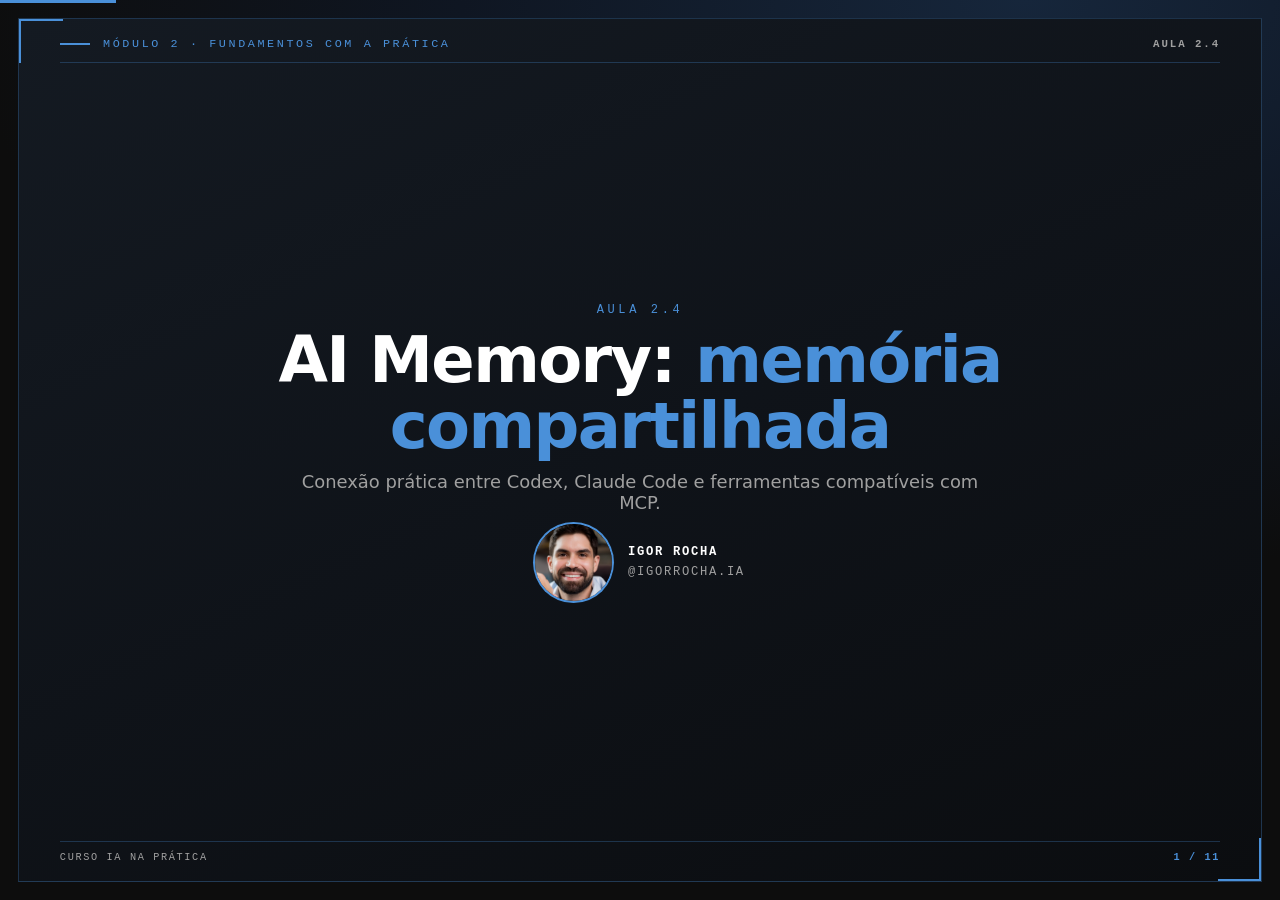
==== aula/index.html @ 5b8cc654 "Publica apresentacao da aula 2.4 em URL direta" ====
<!DOCTYPE html>

<html lang="pt-BR">
<head>
<meta charset="utf-8"/>
<meta content="width=device-width,initial-scale=1" name="viewport"/>
<title>Aula 2.4 AI Memory compartilhada</title>
<link href="deck.css" rel="stylesheet"/>
<style>
:root{--disp:"Segoe UI",system-ui,sans-serif;--sans:"Segoe UI",system-ui,sans-serif;--mono:Consolas,"Courier New",monospace;--purple:#4A90D9}
.arvore{width:100%;margin:.5rem 0;padding:1rem 1.2rem;border:1px solid var(--rule-soft);border-radius:6px;background:#101820;color:var(--fg);font:clamp(1rem,1.35vw,1.35rem)/1.45 var(--mono);white-space:pre-wrap;overflow-wrap:anywhere}
.arvore .mut{color:var(--mut)}
.flow{display:block;flex:1;min-height:0;width:100%;border:1px solid var(--rule);border-radius:6px;background:#060912}
.slide .body{gap:clamp(.7rem,1.3vh,1.1rem)}
.btns .btn{overflow-wrap:anywhere}
</style>
</head>
<body data-aula="Aula 2.4 AI Memory">
<div id="margin"></div><div class="progress" id="progress"></div><div class="deck">
<section class="slide cover" data-t="AI Memory compartilhada"><div class="sheet"><div class="hdr"><span class="eyebrow">Módulo 2 · Fundamentos com a prática</span><span class="wm-min">Aula 2.4</span></div><div class="body"><p class="kicker">Aula 2.4</p><h1>AI Memory: <span class="bl">memória compartilhada</span></h1><p class="sub">Conexão prática entre Codex, Claude Code e ferramentas compatíveis com MCP.</p><div class="assina"><img alt="" src="img/igor.jpg"/><span><b>Igor Rocha</b><br/>@igorrocha.ia</span></div></div><div class="stamp"><span>Curso IA na Prática</span><span class="num"></span></div></div></section>
<section class="slide" data-t="Sessões e contextos"><div class="sheet"><div class="hdr"><span class="eyebrow">Continuidade</span><span class="wm-min">Aula 2.4</span></div><div class="body"><h2>Sessões diferentes.<br/><span class="bl">Contexto recuperável.</span></h2><div class="cards c2"><div class="card"><p class="k">Cada conversa</p><h3>Um contexto próprio</h3><p>A sessão termina; decisões continuam necessárias.</p></div><div class="card"><p class="k">Memória compartilhada</p><h3>Registros entre sessões</h3><p>Outra ferramenta autorizada recupera o que foi registrado.</p></div></div><p class="lead">O registro permanece disponível fora da conversa.</p></div><div class="stamp"><span>Curso IA na Prática</span><span class="num"></span></div></div></section>
<section class="slide" data-t="Origem: Fabio Akita"><div class="sheet"><div class="hdr"><span class="eyebrow">Projeto aberto</span><span class="wm-min">Aula 2.4</span></div><div class="body"><h2>AI Memory, <span class="bl">de Fabio Akita</span></h2><div class="card"><p class="k">Código aberto (open source)</p><h3>Projeto original no GitHub</h3><p>Base da memória compartilhada usada nesta aula.</p></div><div class="btns"><a class="btn" href="https://github.com/akitaonrails/ai-memory/tree/v3.2.0">AI Memory no GitHub · v3.2.0</a></div></div><div class="stamp"><span>Curso IA na Prática</span><span class="num"></span></div></div></section>
<section class="slide" data-t="MCP conecta clientes e servidor"><div class="sheet"><div class="hdr"><span class="eyebrow">Conexão</span><span class="wm-min">Aula 2.4</span></div><div class="body"><h2>MCP: <span class="bl">padrão de conexão</span></h2><iframe class="flow" loading="lazy" src="../diagramas/fluxo-mcp.html" title="Clientes conectados ao servidor por MCP"></iframe></div><div class="stamp"><span>Curso IA na Prática</span><span class="num"></span></div></div></section>
<section class="slide" data-t="PC ou VPS; uso pessoal e equipe"><div class="sheet"><div class="hdr"><span class="eyebrow">Disponibilidade</span><span class="wm-min">Aula 2.4</span></div><div class="body"><h2>PC sempre ligado ou <span class="bl">servidor virtual (VPS)</span></h2><div class="cards c2"><div class="card"><p class="k">Computador</p><h3>Serviço e rede disponíveis</h3><p>O acesso depende de o PC ou a VM permanecer ligado.</p></div><div class="card"><p class="k">VPS</p><h3>Serviço remoto disponível</h3><p>Acesso autenticado e transporte protegido.</p></div></div><p class="lead">Uso pessoal ou equipe: instância e acesso autorizados.<br/>O nome do projeto organiza a memória; não concede acesso sozinho.</p></div><div class="stamp"><span>Curso IA na Prática</span><span class="num"></span></div></div></section>
<section class="slide" data-t="Instruções de consulta e gravação"><div class="sheet"><div class="hdr"><span class="eyebrow">Regras de uso</span><span class="wm-min">Aula 2.4</span></div><div class="body"><h2>AGENTS.md e CLAUDE.md <span class="bl">orientam o uso</span></h2><div class="cards c2"><div class="card"><p class="k">Consultar</p><h3>Recuperar contexto relevante</h3><p>Ao iniciar trabalho e antes de decisões que dependam do histórico.</p></div><div class="card"><p class="k">Registrar</p><h3>Preservar conhecimento útil</h3><p>Decisões e procedimentos com fonte, data e páginas relacionadas.</p></div></div><p class="lead">Conexão MCP e captura por hooks (ganchos de eventos) exigem configuração própria.</p></div><div class="stamp"><span>Curso IA na Prática</span><span class="num"></span></div></div></section>
<section class="slide" data-t="Wiki: páginas relacionadas"><div class="sheet"><div class="hdr"><span class="eyebrow">Organização</span><span class="wm-min">Aula 2.4</span></div><div class="body"><h2>Decisões, procedimentos e <span class="bl">referências</span></h2><pre class="arvore">wiki/
├── inicio.md
├── decisoes/
├── procedimentos/
└── referencias/</pre><p class="lead">Páginas ligadas entre si, com fonte e data.<br/>Markdown é a base canônica; SQLite mantém o índice derivado.</p></div><div class="stamp"><span>Curso IA na Prática</span><span class="num"></span></div></div></section>
<section class="slide" data-t="Arquitetura original do Akita"><div class="sheet"><div class="hdr"><span class="eyebrow">AI Memory · v3.2.0</span><span class="wm-min">Aula 2.4</span></div><div class="body"><h2>A arquitetura <span class="bl">do projeto original</span></h2><iframe class="flow" loading="lazy" src="../diagramas/arquitetura-original.html" title="Mapa do AI Memory original, v3.2.0"></iframe><div class="btns"><a class="btn alt nova" href="https://github.com/AIgorrocha/ai-memory-integracao/blob/main/mapas/original/.ua/knowledge-graph.json">Mapa de arquitetura · dados</a></div></div><div class="stamp"><span>Curso IA na Prática</span><span class="num"></span></div></div></section>
<section class="slide" data-t="Nossa camada de adaptação"><div class="sheet"><div class="hdr"><span class="eyebrow">Integração e operação</span><span class="wm-min">Aula 2.4</span></div><div class="body"><h2>A camada de adaptação <span class="bl">sobre o original</span></h2><iframe class="flow" loading="lazy" src="../diagramas/nossa-camada.html" title="Regras, integração e operação sobre AI Memory"></iframe><div class="btns"><a class="btn alt nova" href="https://github.com/AIgorrocha/ai-memory-integracao/blob/main/mapas/integracao/.ua/knowledge-graph.json">Mapa de arquitetura · dados</a></div></div><div class="stamp"><span>Curso IA na Prática</span><span class="num"></span></div></div></section>
<section class="slide" data-t="Instalação global pelo repositório"><div class="sheet"><div class="hdr"><span class="eyebrow">Instalação prática</span><span class="wm-min">Aula 2.4</span></div><div class="body"><h2>GitHub e kit revisado.<br/><span class="bl">Instalação pelo agente.</span></h2><div class="comando">Leia o AI Memory v3.2.0 e o kit da aula. Prepare a instalação global para meu usuário, conectando Codex e Claude Code à mesma base. Preserve as configurações e apresente o plano antes de aplicar.</div><div class="btns"><a class="btn" href="https://github.com/AIgorrocha/ai-memory-integracao">Kit AI Memory no GitHub</a><a class="btn alt" href="https://github.com/akitaonrails/ai-memory/tree/v3.2.0">Original Akita · v3.2.0</a><a class="btn alt nova" href="https://github.com/AIgorrocha/ai-memory-integracao/blob/main/README.md">README do kit local</a></div></div><div class="stamp"><span>Curso IA na Prática</span><span class="num"></span></div></div></section>
<section class="slide" data-t="Conferência prática"><div class="sheet"><div class="hdr"><span class="eyebrow">Conexão global</span><span class="wm-min">Aula 2.4</span></div><div class="body"><h2>Conectar, consultar e <span class="bl">conferir</span></h2><ol class="rail"><li><i>01</i><span><b>Status</b> do serviço e conexão nos dois clientes.</span></li><li><i>02</i><span><b>Registrar e recuperar</b> a mesma página autorizada.</span></li><li><i>03</i><span><b>Reiniciar e consultar</b> para conferir persistência.</span></li></ol><p class="lead">Instalação global no usuário; escopo explícito em cada projeto.</p></div><div class="stamp"><span>Curso IA na Prática</span><span class="num"></span></div></div></section>
</div><script src="deck.js"></script></body></html>
---- aula/deck.css ----
/* Deck do curso IA na Prática. Mesmo chassi do deck UGERF INOVA 2026 (prancha com moldura,
   cabeçalho, carimbo no rodapé), na identidade @igorrocha.ia (clients/igorrocha-ia/design-system.md).
   Cada aula: telas/aula-N-N/aula.html usa este arquivo e deck.js. */
:root{
  --bg:#0D0D0D;--surface:#1A1A1A;--fg:#FFFFFF;--mut:#A0A0A0;
  --blue:#4A90D9;--purple:#7C3AED;--green:#10B981;--red:#EF4444;
  --rule:rgba(74,144,217,.28);--rule-soft:rgba(255,255,255,.10);
  --disp:"Space Grotesk","Segoe UI",system-ui,sans-serif;
  --sans:"Inter","Segoe UI",system-ui,sans-serif;
  --mono:"JetBrains Mono",ui-monospace,Consolas,monospace;
  --gutter:clamp(.7rem,1.4vw,1.4rem);
  --pad-x:clamp(1.5rem,3.2vw,3.4rem);
  --pad-y:clamp(1rem,2vh,1.8rem);
  color-scheme:dark;
}
*{margin:0;padding:0;box-sizing:border-box}
html,body{height:100%;overflow:hidden;background:var(--bg)}
body{font-family:var(--sans);color:var(--fg);-webkit-font-smoothing:antialiased}
img{display:block;max-width:100%}
a{color:inherit}

#margin{position:fixed;inset:0;background:radial-gradient(110% 85% at 80% 0%,#16263b 0%,#0f1622 40%,#0D0D0D 75%)}
.deck{position:fixed;inset:0;z-index:2}
.slide{position:absolute;inset:0;padding:var(--gutter);opacity:0;visibility:hidden;
  transform:translateX(24px);transition:opacity .32s ease,transform .32s ease,visibility .32s}
.slide.active{opacity:1;visibility:visible;transform:none;z-index:3}
.slide.prev{transform:translateX(-24px)}
@media (prefers-reduced-motion:reduce){.slide{transition:opacity .15s;transform:none!important}}

.sheet{position:relative;height:100%;display:flex;flex-direction:column;overflow:hidden;
  padding:var(--pad-y) var(--pad-x);border:1px solid var(--rule);
  background:linear-gradient(155deg,#141a22 0%,#0f1319 50%,#0b0d10 100%)}
.sheet::before,.sheet::after{content:"";position:absolute;width:2.6rem;height:2.6rem;pointer-events:none}
.sheet::before{left:-1px;top:-1px;border-left:3px solid var(--blue);border-top:3px solid var(--blue)}
.sheet::after{right:-1px;bottom:-1px;border-right:3px solid var(--purple);border-bottom:3px solid var(--purple)}

.hdr{flex:none;display:flex;align-items:center;justify-content:space-between;gap:1.5rem;
  padding-bottom:.7rem;border-bottom:1px solid var(--rule)}
.eyebrow{font-family:var(--mono);font-weight:500;font-size:clamp(.68rem,.92vw,.9rem);letter-spacing:.22em;
  text-transform:uppercase;color:var(--blue);display:flex;align-items:center;gap:.8rem}
.eyebrow::before{content:"";width:1.9rem;height:2px;background:var(--purple)}
.wm-min{font-family:var(--mono);font-weight:600;font-size:clamp(.62rem,.84vw,.8rem);letter-spacing:.18em;
  text-transform:uppercase;color:var(--mut);white-space:nowrap}

.body{flex:1 1 auto;min-height:0;overflow:hidden;display:flex;flex-direction:column;align-items:center;
  justify-content:center;gap:clamp(.8rem,2vh,1.7rem);padding:clamp(.8rem,2.2vh,2rem) 0}
.body>*{width:100%}

.stamp{flex:none;display:flex;align-items:center;justify-content:space-between;gap:1rem;
  border-top:1px solid var(--rule);padding-top:.6rem;font-family:var(--mono);
  font-size:clamp(.6rem,.8vw,.76rem);letter-spacing:.16em;text-transform:uppercase;color:var(--mut)}
.stamp .num{color:var(--blue);font-weight:600}

h1{font-family:var(--disp);font-weight:700;letter-spacing:-.025em;line-height:1.02}
h2{font-family:var(--disp);font-weight:700;letter-spacing:-.02em;line-height:1.08;text-align:center;
  font-size:clamp(2rem,3.7vw,3.6rem);max-width:30ch;margin-inline:auto;text-wrap:balance}
h2.sm{font-size:clamp(1.6rem,2.9vw,2.8rem);max-width:38ch}
.bl{color:var(--blue)}.pu{color:#a78bfa}.gr{color:var(--green)}.rd{color:var(--red)}
.lead{font-size:clamp(1.05rem,1.5vw,1.55rem);line-height:1.5;max-width:72ch;margin:0 auto;text-align:center;color:var(--mut)}
.lead b{color:var(--fg);font-weight:600}

/* frase-tese */
.thesis{border-top:4px solid var(--blue);padding-top:1rem;max-width:60rem;margin-inline:auto}
.thesis p{font-family:var(--disp);font-weight:700;letter-spacing:-.02em;text-align:center;
  font-size:clamp(1.7rem,3.2vw,3rem);line-height:1.14;text-wrap:balance}

/* cards */
.cards{display:grid;gap:clamp(.7rem,1.3vw,1.3rem)}
.cards.c2{grid-template-columns:repeat(2,1fr)}
.cards.c3{grid-template-columns:repeat(3,1fr)}
.cards.c4{grid-template-columns:repeat(4,1fr)}
.card{border:1px solid var(--rule-soft);border-left:3px solid var(--blue);background:rgba(74,144,217,.07);
  padding:clamp(.9rem,1.4vw,1.35rem) clamp(1rem,1.6vw,1.5rem);text-align:left}
.card.pu{border-left-color:var(--purple);background:rgba(124,58,237,.10)}
.card.gr{border-left-color:var(--green);background:rgba(16,185,129,.08)}
.card.rd{border-left-color:var(--red);background:rgba(239,68,68,.08)}
.card h3{font-family:var(--disp);font-weight:600;font-size:clamp(1.1rem,1.55vw,1.5rem);margin-bottom:.45rem;color:var(--fg)}
.card p{font-size:clamp(.98rem,1.3vw,1.3rem);line-height:1.45;color:var(--mut)}
.card .k{font-family:var(--mono);font-size:clamp(.66rem,.86vw,.84rem);letter-spacing:.18em;text-transform:uppercase;color:var(--blue);margin-bottom:.4rem}
.card.pu .k{color:#a78bfa}.card.gr .k{color:var(--green)}.card.rd .k{color:var(--red)}

/* trilho numerado */
.rail{list-style:none;display:flex;flex-direction:column}
.rail li{display:grid;grid-template-columns:3.2rem 1fr;gap:clamp(.9rem,1.6vw,1.5rem);align-items:baseline;
  padding:clamp(.5rem,1.6vh,1.3rem) 0;border-bottom:1px solid var(--rule-soft);
  font-size:clamp(1.1rem,1.6vw,1.6rem);line-height:1.4;color:var(--mut)}
.rail li:last-child{border-bottom:0}
.rail li i{font-family:var(--mono);font-style:normal;font-weight:600;color:var(--blue);font-size:clamp(.9rem,1.1vw,1.08rem)}
.rail li b{color:var(--fg);font-weight:600}

/* tabela */
.tbl{width:100%;border-collapse:collapse;font-size:clamp(1rem,1.35vw,1.35rem);text-align:left}
.tbl th,.tbl td{padding:clamp(.5rem,1.5vh,1.15rem) .95rem;border-bottom:1px solid var(--rule-soft);vertical-align:top;line-height:1.4}
.tbl thead th{font-family:var(--mono);font-weight:600;font-size:clamp(.7rem,.95vw,.92rem);letter-spacing:.16em;
  text-transform:uppercase;color:var(--blue);border-bottom:2px solid var(--blue)}
.tbl tbody th{font-weight:600;color:var(--fg);width:22%}
.tbl td{color:var(--mut)}
.tbl td.win{color:var(--green);font-weight:600}
.tbl tbody tr:last-child td,.tbl tbody tr:last-child th{border-bottom:0}
.blank{display:inline-block;min-width:9rem;border:2px dashed var(--rule);border-radius:6px;padding:.2rem .7rem;
  color:var(--mut);font-style:italic;font-size:.85em}

/* site real: print clicável que abre a página ao vivo */
.site{display:grid;grid-template-columns:1.55fr 1fr;gap:clamp(1rem,2vw,2rem);align-items:center}
.site .shot{display:block;border:1px solid var(--rule);background:#000;overflow:hidden;border-radius:6px;
  box-shadow:0 0 0 2px transparent;transition:box-shadow .15s}
.site .shot:hover,.site .shot:focus-visible{box-shadow:0 0 0 3px var(--blue);outline:none}
.site .shot img{width:100%;height:auto;max-height:62vh;object-fit:cover;object-position:top}
.site .side{display:flex;flex-direction:column;gap:clamp(.7rem,1.6vh,1.2rem);text-align:left}
.site .side h2{text-align:left;margin:0;font-size:clamp(1.8rem,3vw,3rem)}
.site .side .url{font-family:var(--mono);font-size:clamp(.8rem,1vw,1rem);color:var(--blue);word-break:break-all}
.site .side ul{list-style:none;display:grid;gap:.55rem}
.site .side li{font-size:clamp(1rem,1.3vw,1.3rem);line-height:1.4;color:var(--mut);padding-left:1rem;border-left:3px solid var(--purple)}
.site .side li b{color:var(--fg)}
.btn{display:inline-flex;align-items:center;gap:.6rem;width:fit-content;background:var(--blue);color:#fff;
  text-decoration:none;font-weight:700;font-size:clamp(1rem,1.25vw,1.25rem);padding:.75rem 1.3rem;border-radius:8px}
.btn:hover,.btn:focus-visible{background:#3a7cc4;outline:2px solid #fff;outline-offset:2px}
.btn.alt{background:transparent;border:2px solid var(--blue);color:var(--blue)}
.btns{display:flex;flex-wrap:wrap;gap:.8rem;justify-content:center}
.site .btns{justify-content:flex-start}

/* figura (fluxograma, print) ocupando a área livre */
.fig{display:flex;justify-content:center;align-items:center;min-height:0;flex:1}
.fig img{max-height:100%;max-width:100%;width:auto;height:auto;object-fit:contain;border-radius:6px}
.body>.fig{height:100%}

/* fluxograma archify nativo (interativo: passar o mouse mostra o caminho) */
.flow{flex:1;min-height:0;width:100%;border:1px solid var(--rule);border-radius:6px;background:#060912}
.blank:empty{min-height:1.6em;vertical-align:middle}

/* demonstração ao vivo: o que fazer na tela */
.demo{border:2px dashed var(--purple);background:rgba(124,58,237,.08);padding:clamp(.9rem,1.8vh,1.4rem) clamp(1.1rem,1.8vw,1.6rem);
  display:flex;align-items:center;gap:1.2rem;text-align:left}
.demo .tag{font-family:var(--mono);font-weight:600;font-size:clamp(.72rem,.95vw,.9rem);letter-spacing:.2em;
  text-transform:uppercase;color:#a78bfa;white-space:nowrap;border:1px solid #a78bfa;padding:.4rem .8rem}
.demo p{font-size:clamp(1rem,1.3vw,1.3rem);line-height:1.45;color:var(--mut)}
.demo p b{color:var(--fg)}

.comando{font-family:var(--mono);text-align:left;white-space:pre-wrap;border:1px solid var(--rule-soft);
  border-left:3px solid var(--blue);background:rgba(74,144,217,.07);padding:clamp(.8rem,1.5vw,1.3rem);
  font-size:clamp(.85rem,1.15vw,1.15rem);line-height:1.6;color:var(--fg)}
.comando .hl1{background:rgba(74,144,217,.35)}.comando .hl2{background:rgba(124,58,237,.4)}
.comando .hl3{background:rgba(16,185,129,.35)}.comando .hl4{background:rgba(239,68,68,.35)}

.fonte{flex:none;font-family:var(--mono);font-size:clamp(.58rem,.76vw,.72rem);letter-spacing:.08em;
  color:var(--mut);opacity:.75;text-align:right;width:100%;margin-top:.3rem}

/* divisor de bloco */
.divider .pn{font-family:var(--disp);font-weight:700;font-size:clamp(6rem,16vw,14rem);line-height:.8;
  letter-spacing:-.06em;color:transparent;-webkit-text-stroke:2px var(--blue);text-align:center}
.divider .pl{font-family:var(--mono);font-size:clamp(.74rem,.98vw,.94rem);letter-spacing:.3em;text-transform:uppercase;color:#a78bfa;text-align:center}
.divider .rule{width:5rem;height:3px;background:var(--purple);margin:0 auto}

/* capa e fecho */
.cover .body{gap:clamp(1rem,2.6vh,2rem)}
.cover .kicker{font-family:var(--mono);font-size:clamp(.72rem,.94vw,.9rem);letter-spacing:.3em;text-transform:uppercase;
  color:var(--blue);text-align:center}
.cover h1{font-size:clamp(2.4rem,5vw,4.8rem);text-align:center;max-width:22ch;margin-inline:auto;text-wrap:balance}
.cover .sub{font-size:clamp(1.05rem,1.4vw,1.4rem);color:var(--mut);text-align:center;max-width:60ch;margin-inline:auto}
.assina{display:flex;align-items:center;justify-content:center;gap:1rem}
.assina img{width:clamp(3.4rem,6vw,5.4rem);height:auto;border-radius:50%;box-shadow:0 0 0 2px var(--blue)}
.assina span{font-family:var(--mono);font-size:clamp(.7rem,.95vw,.92rem);letter-spacing:.14em;text-transform:uppercase;color:var(--mut);line-height:1.6;text-align:left}
.assina b{color:var(--fg)}

/* navegação */
.progress{position:fixed;top:0;left:0;height:3px;width:0;background:var(--blue);z-index:60;transition:width .3s}
.navbar{position:fixed;left:50%;bottom:0;transform:translate(-50%,110%);z-index:70;display:flex;gap:.6rem;align-items:center;
  padding:.55rem .8rem;background:rgba(13,13,13,.95);border:1px solid var(--rule);border-radius:10px 10px 0 0;
  font:13px var(--sans);color:var(--mut);transition:transform .15s}
.navbar.on{transform:translate(-50%,0)}
.navbar button,.navbar select{background:var(--surface);color:var(--fg);border:1px solid var(--rule);border-radius:6px;padding:.35rem .7rem;font:inherit;cursor:pointer}
:focus-visible{outline:2px solid var(--blue);outline-offset:3px}

@media(max-width:900px){
  .cards.c2,.cards.c3,.cards.c4,.site{grid-template-columns:1fr}
  html,body{overflow:auto}
}
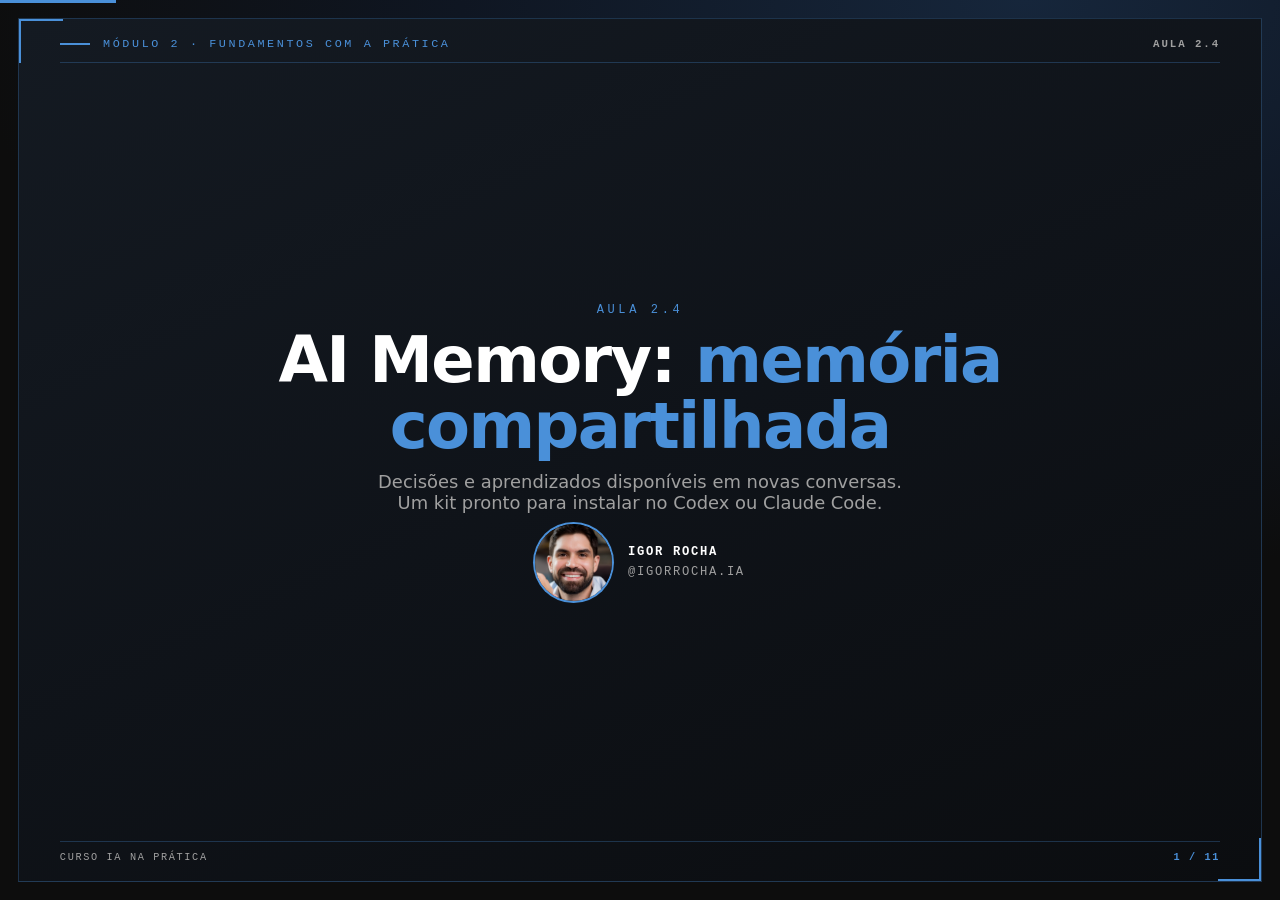
==== commit 4c45a6eb: "Simplifica aula e mapas de memoria para empreendedores" ====
--- a/aula/index.html
+++ b/aula/index.html
@@ -17,19 +17,19 @@
 </head>
 <body data-aula="Aula 2.4 AI Memory">
 <div id="margin"></div><div class="progress" id="progress"></div><div class="deck">
-<section class="slide cover" data-t="AI Memory compartilhada"><div class="sheet"><div class="hdr"><span class="eyebrow">Módulo 2 · Fundamentos com a prática</span><span class="wm-min">Aula 2.4</span></div><div class="body"><p class="kicker">Aula 2.4</p><h1>AI Memory: <span class="bl">memória compartilhada</span></h1><p class="sub">Conexão prática entre Codex, Claude Code e ferramentas compatíveis com MCP.</p><div class="assina"><img alt="" src="img/igor.jpg"/><span><b>Igor Rocha</b><br/>@igorrocha.ia</span></div></div><div class="stamp"><span>Curso IA na Prática</span><span class="num"></span></div></div></section>
-<section class="slide" data-t="Sessões e contextos"><div class="sheet"><div class="hdr"><span class="eyebrow">Continuidade</span><span class="wm-min">Aula 2.4</span></div><div class="body"><h2>Sessões diferentes.<br/><span class="bl">Contexto recuperável.</span></h2><div class="cards c2"><div class="card"><p class="k">Cada conversa</p><h3>Um contexto próprio</h3><p>A sessão termina; decisões continuam necessárias.</p></div><div class="card"><p class="k">Memória compartilhada</p><h3>Registros entre sessões</h3><p>Outra ferramenta autorizada recupera o que foi registrado.</p></div></div><p class="lead">O registro permanece disponível fora da conversa.</p></div><div class="stamp"><span>Curso IA na Prática</span><span class="num"></span></div></div></section>
-<section class="slide" data-t="Origem: Fabio Akita"><div class="sheet"><div class="hdr"><span class="eyebrow">Projeto aberto</span><span class="wm-min">Aula 2.4</span></div><div class="body"><h2>AI Memory, <span class="bl">de Fabio Akita</span></h2><div class="card"><p class="k">Código aberto (open source)</p><h3>Projeto original no GitHub</h3><p>Base da memória compartilhada usada nesta aula.</p></div><div class="btns"><a class="btn" href="https://github.com/akitaonrails/ai-memory/tree/v3.2.0">AI Memory no GitHub · v3.2.0</a></div></div><div class="stamp"><span>Curso IA na Prática</span><span class="num"></span></div></div></section>
-<section class="slide" data-t="MCP conecta clientes e servidor"><div class="sheet"><div class="hdr"><span class="eyebrow">Conexão</span><span class="wm-min">Aula 2.4</span></div><div class="body"><h2>MCP: <span class="bl">padrão de conexão</span></h2><iframe class="flow" loading="lazy" src="../diagramas/fluxo-mcp.html" title="Clientes conectados ao servidor por MCP"></iframe></div><div class="stamp"><span>Curso IA na Prática</span><span class="num"></span></div></div></section>
-<section class="slide" data-t="PC ou VPS; uso pessoal e equipe"><div class="sheet"><div class="hdr"><span class="eyebrow">Disponibilidade</span><span class="wm-min">Aula 2.4</span></div><div class="body"><h2>PC sempre ligado ou <span class="bl">servidor virtual (VPS)</span></h2><div class="cards c2"><div class="card"><p class="k">Computador</p><h3>Serviço e rede disponíveis</h3><p>O acesso depende de o PC ou a VM permanecer ligado.</p></div><div class="card"><p class="k">VPS</p><h3>Serviço remoto disponível</h3><p>Acesso autenticado e transporte protegido.</p></div></div><p class="lead">Uso pessoal ou equipe: instância e acesso autorizados.<br/>O nome do projeto organiza a memória; não concede acesso sozinho.</p></div><div class="stamp"><span>Curso IA na Prática</span><span class="num"></span></div></div></section>
-<section class="slide" data-t="Instruções de consulta e gravação"><div class="sheet"><div class="hdr"><span class="eyebrow">Regras de uso</span><span class="wm-min">Aula 2.4</span></div><div class="body"><h2>AGENTS.md e CLAUDE.md <span class="bl">orientam o uso</span></h2><div class="cards c2"><div class="card"><p class="k">Consultar</p><h3>Recuperar contexto relevante</h3><p>Ao iniciar trabalho e antes de decisões que dependam do histórico.</p></div><div class="card"><p class="k">Registrar</p><h3>Preservar conhecimento útil</h3><p>Decisões e procedimentos com fonte, data e páginas relacionadas.</p></div></div><p class="lead">Conexão MCP e captura por hooks (ganchos de eventos) exigem configuração própria.</p></div><div class="stamp"><span>Curso IA na Prática</span><span class="num"></span></div></div></section>
-<section class="slide" data-t="Wiki: páginas relacionadas"><div class="sheet"><div class="hdr"><span class="eyebrow">Organização</span><span class="wm-min">Aula 2.4</span></div><div class="body"><h2>Decisões, procedimentos e <span class="bl">referências</span></h2><pre class="arvore">wiki/
+<section class="slide cover" data-t="AI Memory compartilhada"><div class="sheet"><div class="hdr"><span class="eyebrow">Módulo 2 · Fundamentos com a prática</span><span class="wm-min">Aula 2.4</span></div><div class="body"><p class="kicker">Aula 2.4</p><h1>AI Memory: <span class="bl">memória compartilhada</span></h1><p class="sub">Decisões e aprendizados disponíveis em novas conversas.<br/>Um kit pronto para instalar no Codex ou Claude Code.</p><div class="assina"><img alt="" src="img/igor.jpg"/><span><b>Igor Rocha</b><br/>@igorrocha.ia</span></div></div><div class="stamp"><span>Curso IA na Prática</span><span class="num"></span></div></div></section>
+<section class="slide" data-t="Conversas e decisões"><div class="sheet"><div class="hdr"><span class="eyebrow">Continuidade</span><span class="wm-min">Aula 2.4</span></div><div class="body"><h2>Novas conversas.<br/><span class="bl">Decisões preservadas.</span></h2><div class="cards c2"><div class="card"><p class="k">Cada conversa</p><h3>O trabalho continua</h3><p>A conversa termina; decisões continuam necessárias.</p></div><div class="card"><p class="k">Memória compartilhada</p><h3>Continuidade entre conversas</h3><p>Outra ferramenta autorizada encontra o que foi guardado.</p></div></div><p class="lead">As decisões ficam disponíveis para continuar depois.</p></div><div class="stamp"><span>Curso IA na Prática</span><span class="num"></span></div></div></section>
+<section class="slide" data-t="Origem: Fabio Akita"><div class="sheet"><div class="hdr"><span class="eyebrow">Projeto aberto</span><span class="wm-min">Aula 2.4</span></div><div class="body"><h2>AI Memory, <span class="bl">de Fabio Akita</span></h2><div class="card"><p class="k">Projeto aberto</p><h3>Criado por Fabio Akita</h3><p>Base da memória compartilhada apresentada nesta aula.</p></div><div class="btns"><a class="btn" href="https://github.com/akitaonrails/ai-memory/tree/v3.2.0">AI Memory no GitHub · v3.2.0</a></div></div><div class="stamp"><span>Curso IA na Prática</span><span class="num"></span></div></div></section>
+<section class="slide" data-t="A ligação entre IA e memória"><div class="sheet"><div class="hdr"><span class="eyebrow">Conexão</span><span class="wm-min">Aula 2.4</span></div><div class="body"><h2>MCP: <span class="bl">ligação entre IA e memória</span></h2><iframe class="flow" loading="lazy" src="../diagramas/fluxo-mcp.html?v=20261026-negocio" title="Clientes conectados ao servidor por MCP"></iframe></div><div class="stamp"><span>Curso IA na Prática</span><span class="num"></span></div></div></section>
+<section class="slide" data-t="Computador ou servidor na internet"><div class="sheet"><div class="hdr"><span class="eyebrow">Disponibilidade</span><span class="wm-min">Aula 2.4</span></div><div class="body"><h2>Computador ligado ou <span class="bl">servidor na internet</span></h2><div class="cards c2"><div class="card"><p class="k">Computador</p><h3>Computador conectado</h3><p>Para consultar a memória, o computador precisa estar ligado e conectado.</p></div><div class="card"><p class="k">Servidor na internet</p><h3>Acesso de outros lugares</h3><p>A pessoa ou empresa administra o serviço e seus acessos.</p></div></div><p class="lead">Uso pessoal ou equipe, com acesso autorizado.</p></div><div class="stamp"><span>Curso IA na Prática</span><span class="num"></span></div></div></section>
+<section class="slide" data-t="Instruções de consulta e gravação"><div class="sheet"><div class="hdr"><span class="eyebrow">Regras de uso</span><span class="wm-min">Aula 2.4</span></div><div class="body"><h2>Regras orientam.<br/><span class="bl">Project Brain preserva.</span></h2><div class="cards c2"><div class="card"><p class="k">Regras salvas</p><h3>AGENTS.md e CLAUDE.md</h3><p>Arquivos orientam quando consultar e guardar informações.</p></div><div class="card"><p class="k">Skill (procedimento pronto)</p><h3>Project Brain</h3><p>Ao pedir “encerrar sessão”, preserva decisões, aprendizados e pendências.</p></div></div><p class="lead">Conectar a memória e registrar atividades são ajustes separados.</p></div><div class="stamp"><span>Curso IA na Prática</span><span class="num"></span></div></div></section>
+<section class="slide" data-t="Páginas organizadas e conectadas"><div class="sheet"><div class="hdr"><span class="eyebrow">Organização</span><span class="wm-min">Aula 2.4</span></div><div class="body"><h2>Decisões, procedimentos e <span class="bl">referências</span></h2><pre class="arvore">wiki/
 ├── inicio.md
 ├── decisoes/
 ├── procedimentos/
-└── referencias/</pre><p class="lead">Páginas ligadas entre si, com fonte e data.<br/>Markdown é a base canônica; SQLite mantém o índice derivado.</p></div><div class="stamp"><span>Curso IA na Prática</span><span class="num"></span></div></div></section>
-<section class="slide" data-t="Arquitetura original do Akita"><div class="sheet"><div class="hdr"><span class="eyebrow">AI Memory · v3.2.0</span><span class="wm-min">Aula 2.4</span></div><div class="body"><h2>A arquitetura <span class="bl">do projeto original</span></h2><iframe class="flow" loading="lazy" src="../diagramas/arquitetura-original.html" title="Mapa do AI Memory original, v3.2.0"></iframe><div class="btns"><a class="btn alt nova" href="https://github.com/AIgorrocha/ai-memory-integracao/blob/main/mapas/original/.ua/knowledge-graph.json">Mapa de arquitetura · dados</a></div></div><div class="stamp"><span>Curso IA na Prática</span><span class="num"></span></div></div></section>
-<section class="slide" data-t="Nossa camada de adaptação"><div class="sheet"><div class="hdr"><span class="eyebrow">Integração e operação</span><span class="wm-min">Aula 2.4</span></div><div class="body"><h2>A camada de adaptação <span class="bl">sobre o original</span></h2><iframe class="flow" loading="lazy" src="../diagramas/nossa-camada.html" title="Regras, integração e operação sobre AI Memory"></iframe><div class="btns"><a class="btn alt nova" href="https://github.com/AIgorrocha/ai-memory-integracao/blob/main/mapas/integracao/.ua/knowledge-graph.json">Mapa de arquitetura · dados</a></div></div><div class="stamp"><span>Curso IA na Prática</span><span class="num"></span></div></div></section>
-<section class="slide" data-t="Instalação global pelo repositório"><div class="sheet"><div class="hdr"><span class="eyebrow">Instalação prática</span><span class="wm-min">Aula 2.4</span></div><div class="body"><h2>GitHub e kit revisado.<br/><span class="bl">Instalação pelo agente.</span></h2><div class="comando">Leia o AI Memory v3.2.0 e o kit da aula. Prepare a instalação global para meu usuário, conectando Codex e Claude Code à mesma base. Preserve as configurações e apresente o plano antes de aplicar.</div><div class="btns"><a class="btn" href="https://github.com/AIgorrocha/ai-memory-integracao">Kit AI Memory no GitHub</a><a class="btn alt" href="https://github.com/akitaonrails/ai-memory/tree/v3.2.0">Original Akita · v3.2.0</a><a class="btn alt nova" href="https://github.com/AIgorrocha/ai-memory-integracao/blob/main/README.md">README do kit local</a></div></div><div class="stamp"><span>Curso IA na Prática</span><span class="num"></span></div></div></section>
-<section class="slide" data-t="Conferência prática"><div class="sheet"><div class="hdr"><span class="eyebrow">Conexão global</span><span class="wm-min">Aula 2.4</span></div><div class="body"><h2>Conectar, consultar e <span class="bl">conferir</span></h2><ol class="rail"><li><i>01</i><span><b>Status</b> do serviço e conexão nos dois clientes.</span></li><li><i>02</i><span><b>Registrar e recuperar</b> a mesma página autorizada.</span></li><li><i>03</i><span><b>Reiniciar e consultar</b> para conferir persistência.</span></li></ol><p class="lead">Instalação global no usuário; escopo explícito em cada projeto.</p></div><div class="stamp"><span>Curso IA na Prática</span><span class="num"></span></div></div></section>
+└── referencias/</pre><p class="lead">Páginas organizadas e conectadas, com fonte e data.<br/>Busca para recuperar o que importa.</p></div><div class="stamp"><span>Curso IA na Prática</span><span class="num"></span></div></div></section>
+<section class="slide" data-t="Como a memória funciona"><div class="sheet"><div class="hdr"><span class="eyebrow">Projeto criado por Fabio Akita</span><span class="wm-min">Aula 2.4</span></div><div class="body"><h2>Como a <span class="bl">memória funciona</span></h2><iframe class="flow" loading="lazy" src="../diagramas/arquitetura-original.html?v=20261026-negocio" title="Mapa do AI Memory original, v3.2.0"></iframe><div class="btns"><a class="btn alt nova" href="https://github.com/akitaonrails/ai-memory/tree/v3.2.0">Projeto de Fabio Akita</a></div></div><div class="stamp"><span>Curso IA na Prática</span><span class="num"></span></div></div></section>
+<section class="slide" data-t="Como usar na sua rotina"><div class="sheet"><div class="hdr"><span class="eyebrow">Adaptações para o uso diário</span><span class="wm-min">Aula 2.4</span></div><div class="body"><h2>Como usar na <span class="bl">sua rotina</span></h2><iframe class="flow" loading="lazy" src="../diagramas/nossa-camada.html?v=20261026-negocio" title="Regras, integração e operação sobre AI Memory"></iframe><div class="btns"><a class="btn alt nova" href="https://github.com/AIgorrocha/ai-memory-integracao">Kit para instalar</a></div></div><div class="stamp"><span>Curso IA na Prática</span><span class="num"></span></div></div></section>
+<section class="slide" data-t="Instalar o kit"><div class="sheet"><div class="hdr"><span class="eyebrow">Instalação prática</span><span class="wm-min">Aula 2.4</span></div><div class="body"><h2>Abrir o kit.<br/><span class="bl">Pedir a instalação.</span></h2><div class="comando">Instale o AI Memory e o Project Brain nesta ferramenta usando PROMPT-INSTALAR.md. Configure o pedido “encerrar sessão”. Preserve o que já está configurado e mostre o plano antes de aplicar.</div><div class="btns"><a class="btn" href="https://github.com/AIgorrocha/ai-memory-integracao">Kit AI Memory no GitHub</a><a class="btn alt" href="https://github.com/akitaonrails/ai-memory/tree/v3.2.0">Original Akita · v3.2.0</a><a class="btn alt nova" href="https://github.com/AIgorrocha/ai-memory-integracao/blob/main/README.md">Guia do kit</a></div></div><div class="stamp"><span>Curso IA na Prática</span><span class="num"></span></div></div></section>
+<section class="slide" data-t="Conferência prática"><div class="sheet"><div class="hdr"><span class="eyebrow">Continuar depois</span><span class="wm-min">Aula 2.4</span></div><div class="body"><h2>Conectar, consultar e <span class="bl">conferir</span></h2><ol class="rail"><li><i>01</i><span><b>Conferir</b> a conexão e se o Project Brain está disponível.</span></li><li><i>02</i><span><b>“Encerrar sessão”</b>: guardar e ler o que foi salvo.</span></li><li><i>03</i><span><b>Nova conversa</b>: recuperar o registro no mesmo projeto.</span></li></ol><p class="lead">Exemplo de teste somente em projeto de teste autorizado.<br/>Se não houver informação nova para guardar, informar isso.</p></div><div class="stamp"><span>Curso IA na Prática</span><span class="num"></span></div></div></section>
 </div><script src="deck.js"></script></body></html>
